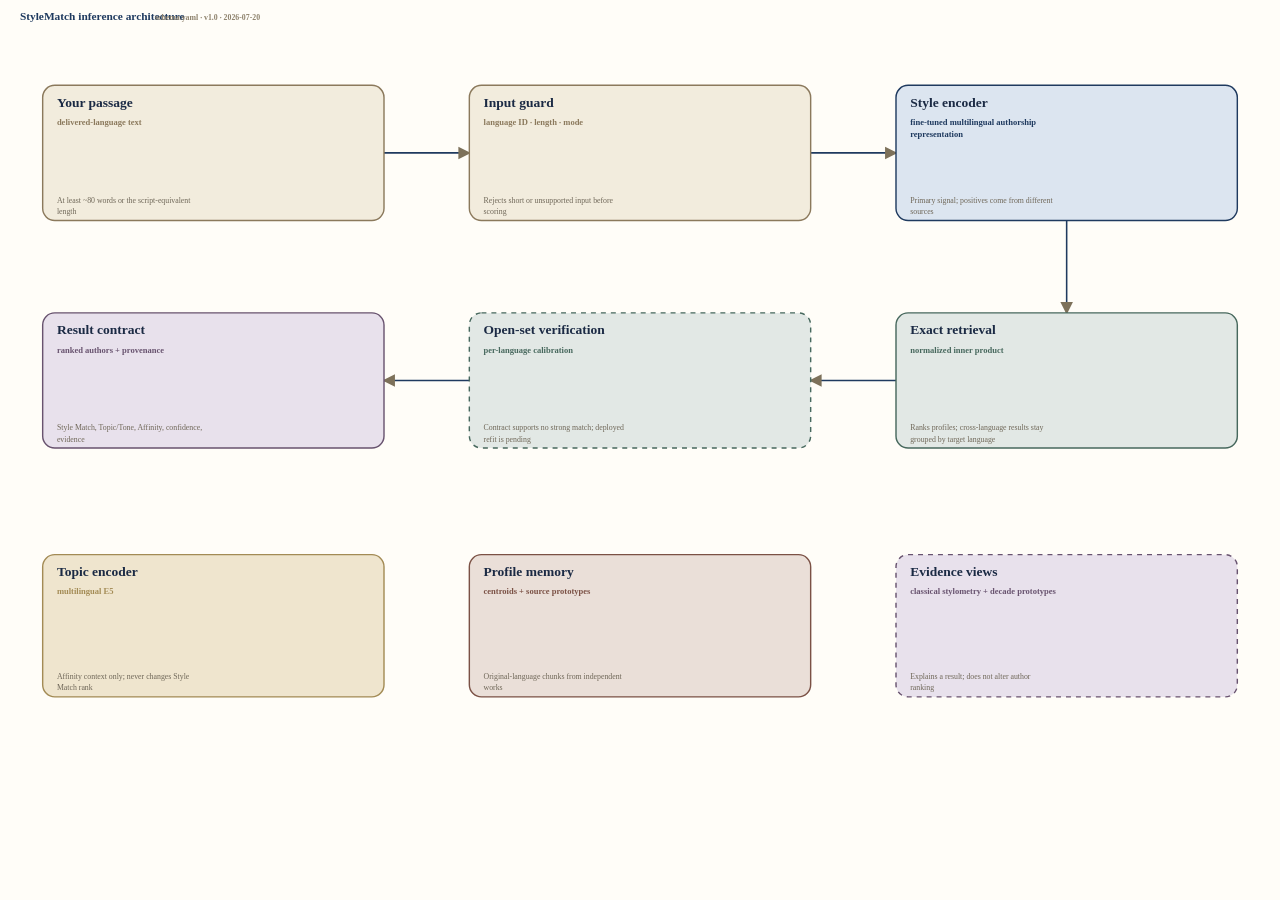
==== docs/architecture/diagram.html @ 19221f95 "sites design" ====
<!doctype html><meta charset='utf-8'><title>StyleMatch Method Flow</title><style>body{margin:0;background:#fffdf8}svg{display:block;max-width:100%;height:auto;margin:auto}</style><?xml version="1.0" encoding="UTF-8"?>
<svg xmlns="http://www.w3.org/2000/svg" width="1800" height="1050" viewBox="0 0 1800 1050">
<defs><marker id="arrow" markerWidth="10" markerHeight="10" refX="8" refY="5" orient="auto"><path d="M1 1 L9 5 L1 9Z" fill="#7d715a"/></marker></defs>
<rect width="100%" height="100%" fill="#fffdf8"/>
<path d="M540,215.0 C597.6,215.0 602.4,215.0 660,215.0" fill="none" stroke="#1f3a5f" stroke-width="2.2" marker-end="url(#arrow)"/>
<path d="M1140,215.0 C1197.6,215.0 1202.4,215.0 1260,215.0" fill="none" stroke="#1f3a5f" stroke-width="2.2" marker-end="url(#arrow)"/>
<path d="M1500.0,310 C1500.0,369.8 1500.0,380.2 1500.0,440" fill="none" stroke="#1f3a5f" stroke-width="2.2" marker-end="url(#arrow)"/>
<path d="M1260,535.0 C1202.4,535.0 1197.6,535.0 1140,535.0" fill="none" stroke="#1f3a5f" stroke-width="2.2" marker-end="url(#arrow)"/>
<path d="M660,535.0 C602.4,535.0 597.6,535.0 540,535.0" fill="none" stroke="#1f3a5f" stroke-width="2.2" marker-end="url(#arrow)"/>
<g id="node-query">
<rect x="60" y="120" width="480" height="190" rx="17" fill="#f2ecdd" stroke="#8b795c" stroke-width="2"/>
<text x="80" y="150" font-size="19" font-weight="700" fill="#1b2a44"><tspan x="80" dy="0">Your passage</tspan></text>
<text x="80" y="176" font-size="12" font-weight="700" fill="#8b795c"><tspan x="80" dy="0">delivered-language text</tspan></text>
<text x="80" y="285" font-size="11" font-weight="400" fill="#6f6758"><tspan x="80" dy="0">At least ~80 words or the script-equivalent</tspan><tspan x="80" dy="16">length</tspan></text>
</g>
<g id="node-input_guard">
<rect x="660" y="120" width="480" height="190" rx="17" fill="#f2ecdd" stroke="#8b795c" stroke-width="2"/>
<text x="680" y="150" font-size="19" font-weight="700" fill="#1b2a44"><tspan x="680" dy="0">Input guard</tspan></text>
<text x="680" y="176" font-size="12" font-weight="700" fill="#8b795c"><tspan x="680" dy="0">language ID · length · mode</tspan></text>
<text x="680" y="285" font-size="11" font-weight="400" fill="#6f6758"><tspan x="680" dy="0">Rejects short or unsupported input before</tspan><tspan x="680" dy="16">scoring</tspan></text>
</g>
<g id="node-style_encoder">
<rect x="1260" y="120" width="480" height="190" rx="17" fill="#dce5f0" stroke="#1f3a5f" stroke-width="2"/>
<text x="1280" y="150" font-size="19" font-weight="700" fill="#1b2a44"><tspan x="1280" dy="0">Style encoder</tspan></text>
<text x="1280" y="176" font-size="12" font-weight="700" fill="#1f3a5f"><tspan x="1280" dy="0">fine-tuned multilingual authorship</tspan><tspan x="1280" dy="17">representation</tspan></text>
<text x="1280" y="285" font-size="11" font-weight="400" fill="#6f6758"><tspan x="1280" dy="0">Primary signal; positives come from different</tspan><tspan x="1280" dy="16">sources</tspan></text>
</g>
<g id="node-topic_encoder">
<rect x="60" y="780" width="480" height="200" rx="17" fill="#efe5ce" stroke="#a38b55" stroke-width="2"/>
<text x="80" y="810" font-size="19" font-weight="700" fill="#1b2a44"><tspan x="80" dy="0">Topic encoder</tspan></text>
<text x="80" y="836" font-size="12" font-weight="700" fill="#a38b55"><tspan x="80" dy="0">multilingual E5</tspan></text>
<text x="80" y="955" font-size="11" font-weight="400" fill="#6f6758"><tspan x="80" dy="0">Affinity context only; never changes Style</tspan><tspan x="80" dy="16">Match rank</tspan></text>
</g>
<g id="node-profile_memory">
<rect x="660" y="780" width="480" height="200" rx="17" fill="#eadfd8" stroke="#7b5145" stroke-width="2"/>
<text x="680" y="810" font-size="19" font-weight="700" fill="#1b2a44"><tspan x="680" dy="0">Profile memory</tspan></text>
<text x="680" y="836" font-size="12" font-weight="700" fill="#7b5145"><tspan x="680" dy="0">centroids + source prototypes</tspan></text>
<text x="680" y="955" font-size="11" font-weight="400" fill="#6f6758"><tspan x="680" dy="0">Original-language chunks from independent</tspan><tspan x="680" dy="16">works</tspan></text>
</g>
<g id="node-retrieval">
<rect x="1260" y="440" width="480" height="190" rx="17" fill="#e2e8e5" stroke="#47685d" stroke-width="2"/>
<text x="1280" y="470" font-size="19" font-weight="700" fill="#1b2a44"><tspan x="1280" dy="0">Exact retrieval</tspan></text>
<text x="1280" y="496" font-size="12" font-weight="700" fill="#47685d"><tspan x="1280" dy="0">normalized inner product</tspan></text>
<text x="1280" y="605" font-size="11" font-weight="400" fill="#6f6758"><tspan x="1280" dy="0">Ranks profiles; cross-language results stay</tspan><tspan x="1280" dy="16">grouped by target language</tspan></text>
</g>
<g id="node-verification">
<rect x="660" y="440" width="480" height="190" rx="17" fill="#e2e8e5" stroke="#47685d" stroke-width="2" stroke-dasharray="7 7"/>
<text x="680" y="470" font-size="19" font-weight="700" fill="#1b2a44"><tspan x="680" dy="0">Open-set verification</tspan></text>
<text x="680" y="496" font-size="12" font-weight="700" fill="#47685d"><tspan x="680" dy="0">per-language calibration</tspan></text>
<text x="680" y="605" font-size="11" font-weight="400" fill="#6f6758"><tspan x="680" dy="0">Contract supports no strong match; deployed</tspan><tspan x="680" dy="16">refit is pending</tspan></text>
</g>
<g id="node-evidence">
<rect x="1260" y="780" width="480" height="200" rx="17" fill="#e8e1ec" stroke="#68536f" stroke-width="2" stroke-dasharray="7 7"/>
<text x="1280" y="810" font-size="19" font-weight="700" fill="#1b2a44"><tspan x="1280" dy="0">Evidence views</tspan></text>
<text x="1280" y="836" font-size="12" font-weight="700" fill="#68536f"><tspan x="1280" dy="0">classical stylometry + decade prototypes</tspan></text>
<text x="1280" y="955" font-size="11" font-weight="400" fill="#6f6758"><tspan x="1280" dy="0">Explains a result; does not alter author</tspan><tspan x="1280" dy="16">ranking</tspan></text>
</g>
<g id="node-result">
<rect x="60" y="440" width="480" height="190" rx="17" fill="#e8e1ec" stroke="#68536f" stroke-width="2"/>
<text x="80" y="470" font-size="19" font-weight="700" fill="#1b2a44"><tspan x="80" dy="0">Result contract</tspan></text>
<text x="80" y="496" font-size="12" font-weight="700" fill="#68536f"><tspan x="80" dy="0">ranked authors + provenance</tspan></text>
<text x="80" y="605" font-size="11" font-weight="400" fill="#6f6758"><tspan x="80" dy="0">Style Match, Topic/Tone, Affinity, confidence,</tspan><tspan x="80" dy="16">evidence</tspan></text>
</g>
<text x="28" y="28" font-size="16" font-weight="700" fill="#1f3a5f"><tspan x="28" dy="0">StyleMatch inference architecture</tspan></text>
<text x="218" y="28" font-size="11" font-weight="600" fill="#8d816b"><tspan x="218" dy="0">schema.yaml · v1.0 · 2026-07-20</tspan></text>
</svg>
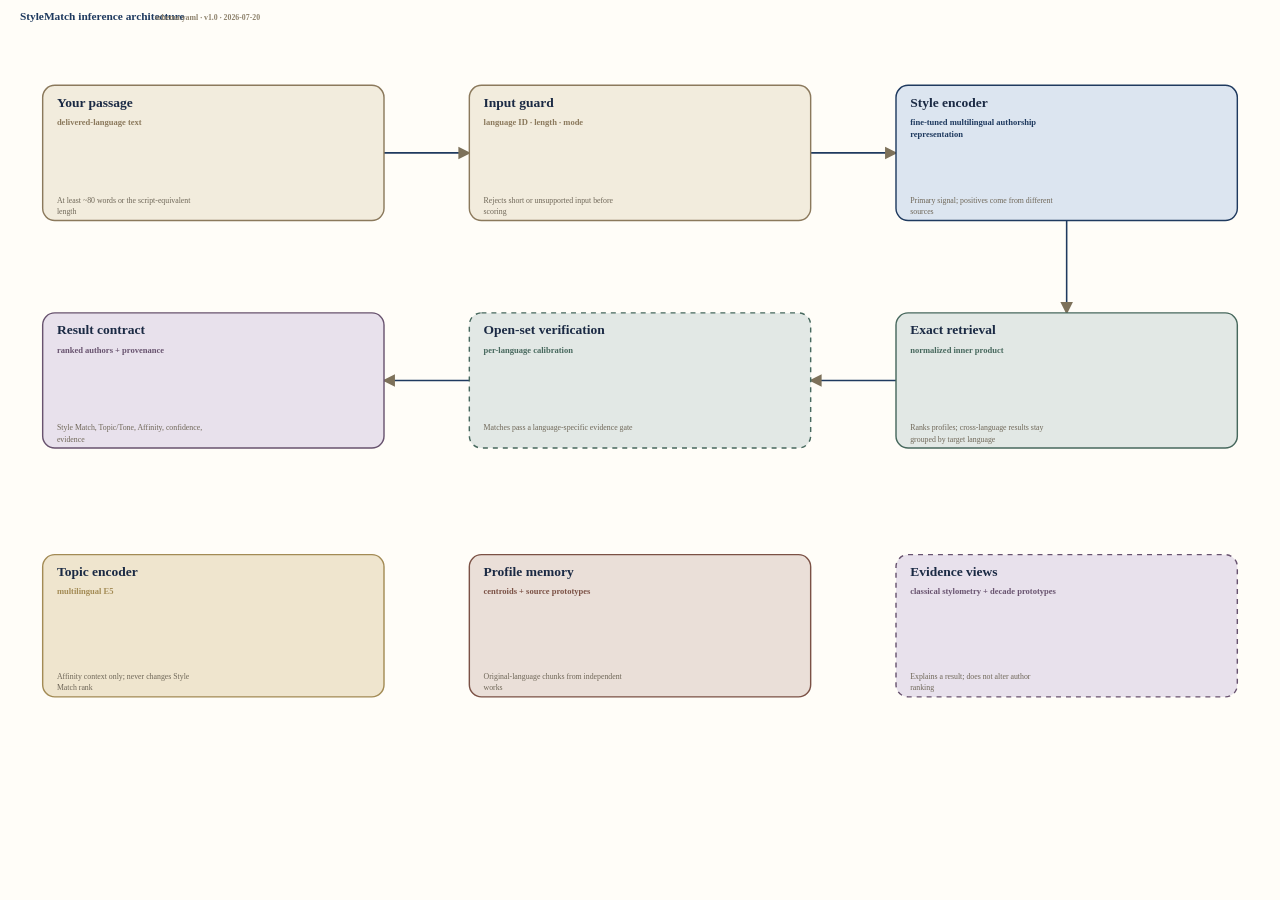
==== commit 6e537317: "model compare & expand sources" ====
--- a/docs/architecture/diagram.html
+++ b/docs/architecture/diagram.html
@@ -47,7 +47,7 @@
 <rect x="660" y="440" width="480" height="190" rx="17" fill="#e2e8e5" stroke="#47685d" stroke-width="2" stroke-dasharray="7 7"/>
 <text x="680" y="470" font-size="19" font-weight="700" fill="#1b2a44"><tspan x="680" dy="0">Open-set verification</tspan></text>
 <text x="680" y="496" font-size="12" font-weight="700" fill="#47685d"><tspan x="680" dy="0">per-language calibration</tspan></text>
-<text x="680" y="605" font-size="11" font-weight="400" fill="#6f6758"><tspan x="680" dy="0">Contract supports no strong match; deployed</tspan><tspan x="680" dy="16">refit is pending</tspan></text>
+<text x="680" y="605" font-size="11" font-weight="400" fill="#6f6758"><tspan x="680" dy="0">Matches pass a language-specific evidence gate</tspan></text>
 </g>
 <g id="node-evidence">
 <rect x="1260" y="780" width="480" height="200" rx="17" fill="#e8e1ec" stroke="#68536f" stroke-width="2" stroke-dasharray="7 7"/>
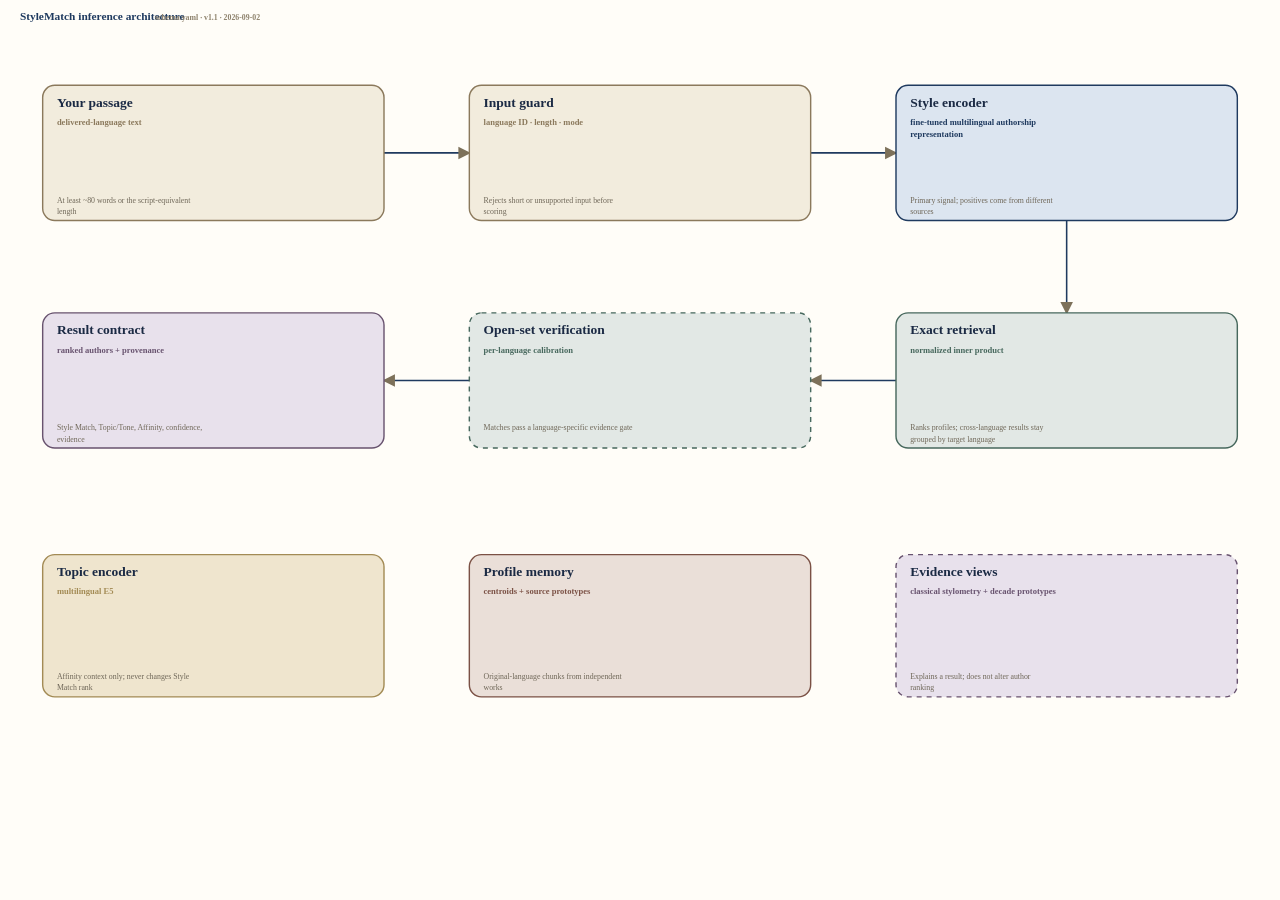
==== commit 4e8ae39a: "index v3-more authors" ====
--- a/docs/architecture/diagram.html
+++ b/docs/architecture/diagram.html
@@ -62,5 +62,5 @@
 <text x="80" y="605" font-size="11" font-weight="400" fill="#6f6758"><tspan x="80" dy="0">Style Match, Topic/Tone, Affinity, confidence,</tspan><tspan x="80" dy="16">evidence</tspan></text>
 </g>
 <text x="28" y="28" font-size="16" font-weight="700" fill="#1f3a5f"><tspan x="28" dy="0">StyleMatch inference architecture</tspan></text>
-<text x="218" y="28" font-size="11" font-weight="600" fill="#8d816b"><tspan x="218" dy="0">schema.yaml · v1.0 · 2026-07-20</tspan></text>
+<text x="218" y="28" font-size="11" font-weight="600" fill="#8d816b"><tspan x="218" dy="0">schema.yaml · v1.1 · 2026-09-02</tspan></text>
 </svg>
